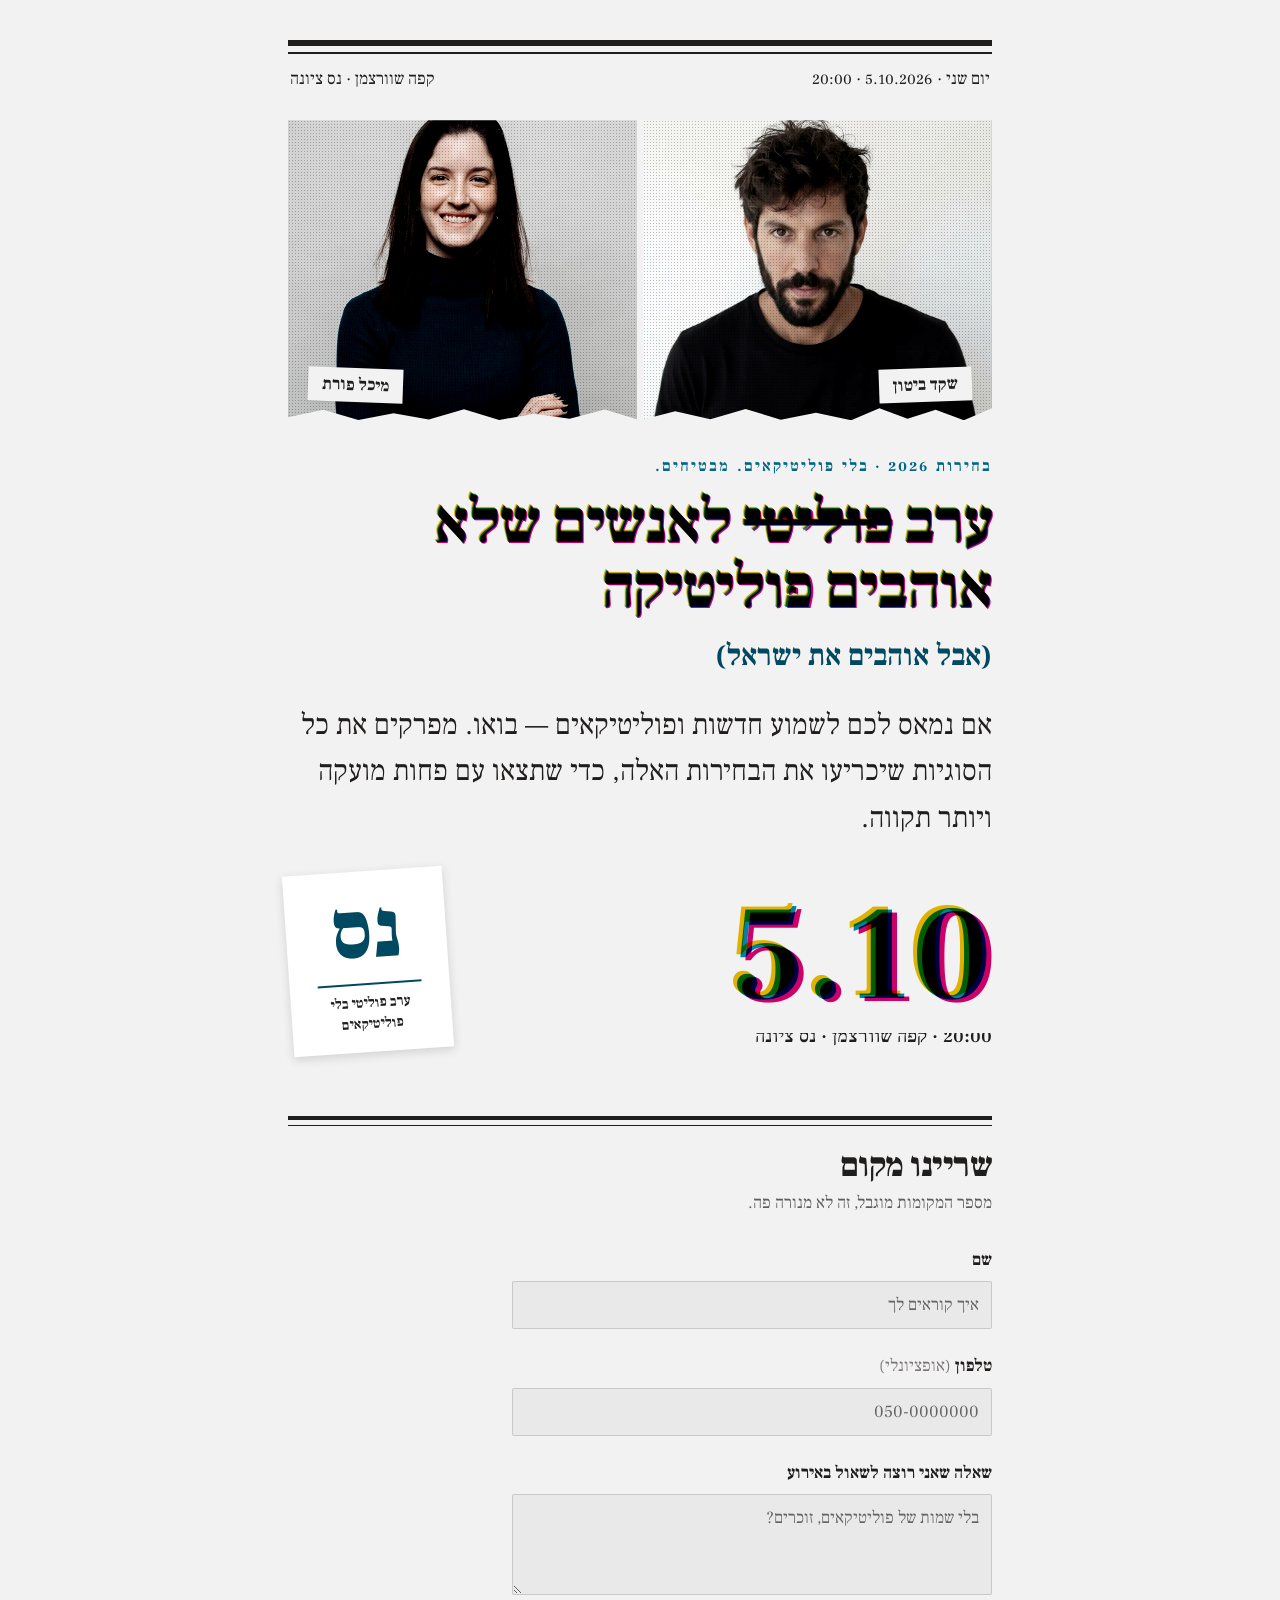
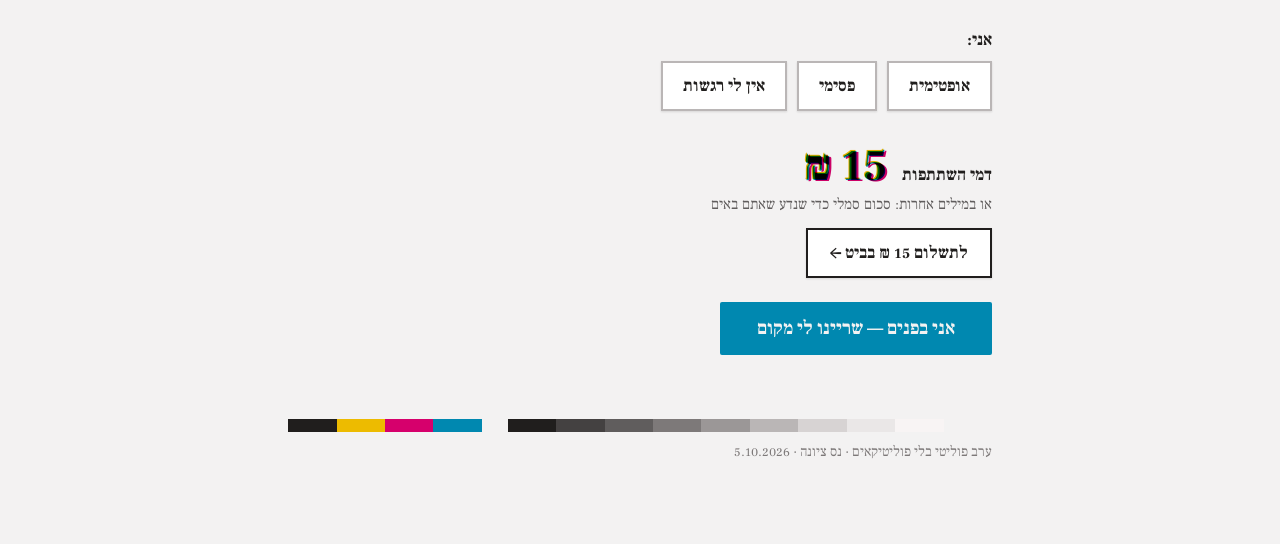
==== site/index.html @ 4a450deb "Implement the political-evening landing page as a static site Builds project/ערב פוליטי - דף נחיתה.d" ====
<!DOCTYPE html>
<html lang="he" dir="rtl">
<head>
<meta charset="utf-8">
<meta name="viewport" content="width=device-width, initial-scale=1">
<title>ערב פוליטי לאנשים שלא אוהבים פוליטיקה · 5.10.2026 · נס ציונה</title>
<meta name="description" content="שקד ביטון ומיכל פורת מפרקים את הסוגיות שיכריעו את הבחירות — בלי פוליטיקאים. 5.10.2026, 20:00, קפה שוורצמן נס ציונה. הרשמה מראש.">
<meta property="og:type" content="website">
<meta property="og:locale" content="he_IL">
<meta property="og:title" content="ערב פוליטי לאנשים שלא אוהבים פוליטיקה">
<meta property="og:description" content="5.10.2026 · 20:00 · קפה שוורצמן, נס ציונה. חוק מספר 1: לא מדברים על פוליטיקאים.">

<link rel="preconnect" href="https://fonts.googleapis.com">
<link rel="preconnect" href="https://fonts.gstatic.com" crossorigin>
<link rel="stylesheet" href="https://fonts.googleapis.com/css2?family=Frank+Ruhl+Libre:wght@400;500;700;900&display=swap">
<link rel="stylesheet" href="broadsheet.css">
<link rel="stylesheet" href="page.css">
</head>
<body>

<main class="sheet">

  <!-- ══ dateline rail ══ -->
  <div class="rail-thick"></div>
  <div class="rail-thin"></div>
  <div class="dateline">
    <span>יום שני · 5.10.2026 · 20:00</span>
    <span>קפה שוורצמן · נס ציונה</span>
  </div>

  <!-- ══ portraits ══ -->
  <div class="portraits">
    <div class="portraits-grid">
      <div class="halftone portrait">
        <img src="assets/shaked.png" alt="שקד ביטון" style="object-position: 50% 20%;" width="994" height="948">
      </div>
      <div class="halftone portrait">
        <img src="assets/michal.png" alt="מיכל פורת" style="object-position: 50% 16%;" width="634" height="818">
      </div>
    </div>
    <div class="name-label name-label-start">שקד ביטון</div>
    <div class="name-label name-label-end">מיכל פורת</div>
  </div>

  <!-- ══ masthead ══ -->
  <div class="kicker">בחירות 2026 · בלי פוליטיקאים. מבטיחים.</div>

  <h1 class="cmyk-head headline">
    <span class="paper">ערב <span class="struck">פוליטי</span> לאנשים שלא אוהבים פוליטיקה</span>
    <span class="plate plate-c" aria-hidden="true">ערב <span class="struck">פוליטי</span> לאנשים שלא אוהבים פוליטיקה</span>
    <span class="plate plate-m" aria-hidden="true">ערב <span class="struck">פוליטי</span> לאנשים שלא אוהבים פוליטיקה</span>
    <span class="plate plate-y" aria-hidden="true">ערב <span class="struck">פוליטי</span> לאנשים שלא אוהבים פוליטיקה</span>
  </h1>

  <p class="subhead">(אבל אוהבים את ישראל)</p>

  <p class="lede">אם נמאס לכם לשמוע חדשות ופוליטיקאים — בואו. מפרקים את כל הסוגיות שיכריעו את הבחירות האלה, כדי שתצאו עם פחות מועקה ויותר תקווה.</p>

  <!-- ══ date + vote note ══ -->
  <div class="when">
    <div class="when-date">
      <div class="cmyk-num date-num">
        <span class="paper">5.10</span>
        <span class="plate plate-c" aria-hidden="true">5.10</span>
        <span class="plate plate-m" aria-hidden="true">5.10</span>
        <span class="plate plate-y" aria-hidden="true">5.10</span>
      </div>
      <div class="when-meta">20:00 · קפה שוורצמן · נס ציונה</div>
    </div>

    <div class="vote-note">
      <div class="vote-note-mark">נס</div>
      <div class="vote-note-rule"></div>
      <div class="vote-note-caption">ערב פוליטי בלי פוליטיקאים</div>
    </div>
  </div>

  <!-- ══ registration ══ -->
  <section class="signup" id="signup">
    <div class="rail-thick rail-thick-sm"></div>
    <div class="rail-thin rail-thin-sm"></div>
    <h2 class="signup-title">שריינו מקום</h2>
    <p class="signup-note">מספר המקומות מוגבל, זה לא מנורה פה.</p>

    <!-- Netlify Forms: the build bot parses this markup at deploy time and
         registers the "registration" form. form.js submits it over fetch so the
         page can show the confirmation card in place; with JS off the browser
         posts natively and Netlify redirects to success.html. -->
    <form
      name="registration"
      method="POST"
      action="/success.html"
      data-netlify="true"
      data-netlify-honeypot="bot-field"
      class="form"
      id="registration-form">

      <input type="hidden" name="form-name" value="registration">
      <p class="hp"><label>אל תמלאו את השדה הזה: <input name="bot-field"></label></p>

      <div class="field">
        <label for="f-name">שם</label>
        <input class="input" id="f-name" name="name" type="text" placeholder="איך קוראים לך" autocomplete="name" required>
      </div>

      <div class="field">
        <label for="f-phone">טלפון <span class="optional">(אופציונלי)</span></label>
        <input class="input" id="f-phone" name="phone" type="tel" placeholder="050-0000000" dir="ltr" autocomplete="tel" inputmode="tel">
      </div>

      <div class="field">
        <label for="f-question">שאלה שאני רוצה לשאול באירוע</label>
        <textarea class="input" id="f-question" name="question" rows="3" placeholder="בלי שמות של פוליטיקאים, זוכרים?"></textarea>
      </div>

      <fieldset class="field mood-field">
        <legend>אני:</legend>
        <div class="mood-group">
          <label class="mood-opt"><input type="radio" name="mood" value="אופטימית"><span>אופטימית</span></label>
          <label class="mood-opt"><input type="radio" name="mood" value="פסימי"><span>פסימי</span></label>
          <label class="mood-opt"><input type="radio" name="mood" value="אין לי רגשות"><span>אין לי רגשות</span></label>
        </div>
      </fieldset>

      <!-- ══ payment ══ -->
      <div class="pay">
        <div class="pay-row">
          <div class="pay-label">דמי השתתפות</div>
          <div class="cmyk-num pay-amount">
            <span class="paper">15 ₪</span>
            <span class="plate plate-c" aria-hidden="true">15 ₪</span>
            <span class="plate plate-m" aria-hidden="true">15 ₪</span>
            <span class="plate plate-y" aria-hidden="true">15 ₪</span>
          </div>
        </div>
        <div class="pay-note">או במילים אחרות: סכום סמלי כדי שנדע שאתם באים</div>
        <!-- TODO: replace with the real Bit link (also in success.html). -->
        <a class="bit-link" href="https://www.bitpay.co.il/app/me" target="_blank" rel="noopener">לתשלום 15 ₪ בביט ←</a>
      </div>

      <p class="form-error" id="form-error" role="alert" hidden></p>

      <button class="btn btn-primary submit" type="submit">אני בפנים — שריינו לי מקום</button>
    </form>

    <!-- shown in place of the form after a successful fetch submit -->
    <div class="confirm" id="confirm" hidden>
      <div class="confirm-mark">נרשמת!</div>
      <div class="confirm-rule"></div>
      <p class="confirm-line"><span id="confirm-name">מעולה</span>, נתראה ב־5.10 ב־20:00 בקפה שוורצמן.</p>
      <p class="confirm-sub">אל תשכחו: לא מדברים על פוליטיקאים.</p>
      <!-- TODO: replace with the real Bit link (also in the form above). -->
      <a class="bit-link confirm-bit" href="https://www.bitpay.co.il/app/me" target="_blank" rel="noopener">לתשלום 15 ₪ בביט ←</a>
    </div>
  </section>

  <!-- ══ press wedge ══ -->
  <div class="wedge">
    <div style="background: var(--color-bg);"></div>
    <div style="background: var(--color-neutral-100);"></div>
    <div style="background: var(--color-neutral-200);"></div>
    <div style="background: var(--color-neutral-300);"></div>
    <div style="background: var(--color-neutral-400);"></div>
    <div style="background: var(--color-neutral-500);"></div>
    <div style="background: var(--color-neutral-600);"></div>
    <div style="background: var(--color-neutral-700);"></div>
    <div style="background: var(--color-neutral-800);"></div>
    <div style="background: var(--color-text);"></div>
    <div class="wedge-gap"></div>
    <div style="background: var(--color-accent);"></div>
    <div style="background: var(--color-accent-2);"></div>
    <div style="background: var(--color-process-yellow);"></div>
    <div style="background: var(--color-text);"></div>
  </div>
  <div class="colophon">ערב פוליטי בלי פוליטיקאים · נס ציונה · 5.10.2026</div>

</main>

<script src="press-lean.js" defer></script>
<script src="form.js" defer></script>
</body>
</html>
---- site/broadsheet.css ----
/* Broadsheet — design-system tokens and component classes. This file is the source of truth for the system's look; retune it here and see readme.md. */
@import url('https://fonts.googleapis.com/css2?family=Source+Serif+4:ital,wght@0,400;0,600;1,400&display=swap');

:root {
  --color-bg: #f3f2f2;
  --color-surface: #eae9e9;
  --color-text: #201e1d;
  --color-accent: #0088b0;
  --color-accent-2: #d6006c;
  --color-divider: color-mix(in srgb, #201e1d 16%, transparent);

  /* Tonal ramps — generated in OKLCH on one shared lightness scale, so the
     same step of any role matches the others in visual value. */
  --color-neutral-100: #f8f4f4;
  --color-neutral-200: #eae7e7;
  --color-neutral-300: #d7d3d3;
  --color-neutral-400: #bab6b6;
  --color-neutral-500: #9b9797;
  --color-neutral-600: #7d7979;
  --color-neutral-700: #605d5d;
  --color-neutral-800: #444141;
  --color-neutral-900: #2d2b2b;

  --color-accent-100: #e9f8ff;
  --color-accent-200: #cbeeff;
  --color-accent-300: #99e0ff;
  --color-accent-400: #62c5ee;
  --color-accent-500: #38a6cf;
  --color-accent-600: #1186ac;
  --color-accent-700: #006786;
  --color-accent-800: #004961;
  --color-accent-900: #0a303e;

  --color-accent-2-100: #fff1f4;
  --color-accent-2-200: #ffdee6;
  --color-accent-2-300: #ffc0d0;
  --color-accent-2-400: #ff90b1;
  --color-accent-2-500: #ff458e;
  --color-accent-2-600: #d82071;
  --color-accent-2-700: #aa0b56;
  --color-accent-2-800: #790e3d;
  --color-accent-2-900: #4b1528;

  /* The third process ink — review round 3: the deck's print treatments
     (the CMYK separation and the misregistered plate numerals below) need
     the full four-color set. Cyan and magenta are the system's own accents;
     this yellow completes them, muted to the same press-ink register. A
     print treatment color, not an interface accent — body copy and chrome
     never take it. */
  --color-process-yellow: #edbb00;

  --font-heading: "Source Serif 4", system-ui, sans-serif;
  --font-heading-weight: 600;
  --font-body: "Source Serif 4", system-ui, sans-serif;

  --space-1: 5.0px;
  --space-2: 10.0px;
  --space-3: 15.0px;
  --space-4: 20.0px;
  --space-6: 30.0px;
  --space-8: 40.0px;

  --radius-sm: 1px;
  --radius-md: 2px;
  --radius-lg: 4px;

  /* Elevation — derived from the ground: soft ink-tinted shadows on a
     light theme, a hairline edge + ambient darkness on a dark one. */
  --shadow-sm: 0 1px 2px color-mix(in srgb, #2d2b2b 14%, transparent);
  --shadow-md: 0 3px 10px color-mix(in srgb, #2d2b2b 16%, transparent);
  --shadow-lg: 0 12px 32px color-mix(in srgb, #2d2b2b 22%, transparent);
}

body {
  background: var(--color-bg);
  color: var(--color-text);
  font-family: var(--font-body);
}
h1, h2, h3, h4 { font-family: var(--font-heading); font-weight: var(--font-heading-weight); }

.halftone{position:relative;filter:grayscale(0.35) contrast(1.15);overflow:hidden}
.halftone::after{content:"";position:absolute;inset:0;pointer-events:none;
  background-image:radial-gradient(circle,rgba(0,0,0,0.22) 30%,transparent 32%);
  background-size:3px 3px;mix-blend-mode:multiply}

/* The four-color separation treatment (review round 3) — a photograph
   printed as its misregistered process plates, after the Catalogue Three
   grammar. Markup: a figure.cmyk holding five copies of the image — the
   first is the layout sizer (hidden), then one per plate, each tagged
   .sep-c/.sep-m/.sep-y/.sep-k. The plates are extracted live by the SVG
   feColorMatrix filters in print-plates.js, the system's own defs —
   inlined in the compiled bundle every template page loads, and a
   page that links styles.css directly adds
   <script src="print-plates.js"></script> itself (the defs must be in
   the document: a data-URI filter reference would not survive Chromium,
   and external-file references are unreliable across engines) — nudged
   a few pixels out of register, and multiplied
   onto the paper ground; the halftone dot screens the recombined print.
   The plate offsets live with the deck's projection-scale CSS, since
   misregistration is sized to the output. */
.cmyk{position:relative;overflow:hidden;background:var(--color-bg)}
.cmyk img:first-child{opacity:0} /* layout sizer AND the alt-bearing image — opacity
  keeps it in the accessibility tree (visibility:hidden would drop the figure's only
  description); fully transparent, it adds nothing to the multiply backdrop */
.cmyk img+img{position:absolute;inset:0;width:100%;height:100%;object-fit:cover;mix-blend-mode:multiply}
.cmyk .sep-c{filter:url(#sep-c)}
.cmyk .sep-m{filter:url(#sep-m)}
.cmyk .sep-y{filter:url(#sep-y)}
.cmyk .sep-k{filter:url(#sep-k)}
.cmyk::after{content:"";position:absolute;inset:0;pointer-events:none;
  background-image:radial-gradient(circle,rgba(0,0,0,0.22) 30%,transparent 32%);
  background-size:3px 3px;mix-blend-mode:multiply}

/* The one-image separation (review round 9, promoted from the deck in the
   landing divergence) — the same four plates as ONE compound filter,
   #sep-all in print-plates.js, for a single swappable image: a .print
   wrapper inside the figure holds one <image-slot>, and the filter
   extracts, offsets and multiplies the plates live from whatever the slot
   shows. Markup: figure.cmyk > .print > image-slot (the page sizes the
   .print — aspect-ratio, or absolute fill for bleeds). Hover resolves
   the print into the photograph — the pressman checking registration on
   the light table — so the source shows crisp and any swap chrome stays
   legible; only the reduced-motion fallback below still lifts as a
   single cut (a url() filter cannot CSS-transition; the press driver
   animates the defs instead). */
.cmyk .print{position:relative;width:100%;filter:url(#sep-all)}
/* no hover end-state swap: the press driver (print-plates.js) eases the
   plates into register while purifying their inks to the pure-process
   separation on the same curve, so the converged four-plate merge IS
   the photograph (their multiply equals SourceGraphic by construction)
   — no cut anywhere on the animated path */
@media (prefers-reduced-motion: reduce), (hover: none), (pointer: coarse) {
  .cmyk .print:hover{filter:none} /* without the driver (it stands down on
    exactly these conditions), hover stays the old single cut to the
    crisp source */
}
.cmyk .print image-slot{width:100%;height:100%;display:block}

/* The plate numeral (review rounds 3-4) — display figures set as
   misregistered process plates, the catalog's cover grammar. Review
   round 4 (Barron): THREE plates — C, M, Y only, no black plate — so the
   dark core comes entirely from the C×M×Y multiply overlap (the inks
   product to exact black), with the fringes the registration drift; and
   the spread pulled in by half (less jumbled: one figure with plate
   fringes rather than figures sliding apart). Markup: a .cmyk-num holding
   a .paper span (the white of the sheet: the glyph's union, built from
   offset text-shadow copies) and three .plate spans. The construction
   carries its own ground (--cmyk-num-ground, defaulting to paper) painted
   on its padding box, so the multiply plates always have their backdrop
   even inside an isolated stacking context (entrance animations); the
   padding bleeds wider than any plate offset and the negative margin
   hands the layout box back. Offsets are em-scaled to the glyph. The
   .paper span carries the text once for assistive tech; the .plate spans
   are aria-hidden repeats. */
.cmyk-num{--cmyk-num-ground:var(--color-bg);
  position:relative;width:fit-content;line-height:0.9;
  font-feature-settings:"pnum" 1;
  background:var(--cmyk-num-ground);padding:0.12em;margin:-0.12em}
.cmyk-num .paper{color:var(--color-bg); /* the white of the sheet — always paper,
  whatever the ground: the plates read as printed on paper even when the
  surrounding page is ink */
  text-shadow:0.036em 0.025em 0 var(--color-bg),-0.031em -0.023em 0 var(--color-bg)}
.cmyk-num .plate{position:absolute;inset:0.12em;mix-blend-mode:multiply;
  text-box:trim-both cap alphabetic /* the host trims to its cap box; each
  absolute plate must trim its own line the same way, or its glyphs sit a
  half-leading below the paper union */}
.cmyk-num .plate-c{color:var(--color-accent)}

/* The plate headline (divergence round 3, Barron: "use both" — the
   photograph's plates AND the cover grammar's text plates, on the same
   page). The same three-plate construction as .cmyk-num — paper span
   carrying the real text, C/M/Y plate repeats, dark core from the
   multiply overlap — at HALF the numeral's round-4 offsets: the serif's
   display hairlines are thinner than the numeral strokes the spread was
   measured on, and the full offsets swallow them whole (probed at the
   hero's 80px — the fringes read as an anaglyph poster, not a breath
   out of register) — recut for display
   headlines that sit in running text blocks on the page's own paper:
   no ground painting and no padding bleed (the numeral's ground exists
   for isolated stacking contexts; a headline on the page multiplies
   straight onto the sheet), no width:fit-content and no line-height
   override (the host display class owns its metrics — apply this to
   each .line, which is position:relative for its plates), and the
   plates are inert to the hand (pointer-events/user-select none, so a
   triple-click selects the headline once, not four times). Plates take
   the same pointer lean as .cmyk-num. */
.cmyk-head{position:relative}
.cmyk-head .paper{color:var(--color-bg);
  text-shadow:0.027em 0.0185em 0 var(--color-bg),-0.0245em -0.0175em 0 var(--color-bg)
  /* the union's copies sit at the construction's halved plate offsets
     PLUS the full lean (0.018+0.009 / 0.0125+0.006, and mirrored), so
     the union still backs the plates at viewport-edge lean — invisible
     on the page's own paper, load-bearing on any other ground */}
.cmyk-head .plate{position:absolute;inset:0;mix-blend-mode:multiply;
  pointer-events:none;user-select:none;
  text-box:trim-both cap alphabetic /* match the host's trim, or the
  plates sit a half-leading below the paper union */}
.cmyk-head .plate-c{color:var(--color-accent)}
.cmyk-head .plate-m{color:var(--color-accent-2);
  translate:calc(0.018em + 0.009em*var(--press-nx, 0)) calc(0.0125em + 0.006em*var(--press-ny, 0))}
.cmyk-head .plate-y{color:var(--color-process-yellow);
  translate:calc(-0.0155em + 0.009em*var(--press-nx, 0)) calc(-0.0115em + 0.006em*var(--press-ny, 0))}
.cmyk-num .plate-m{color:var(--color-accent-2);
  translate:calc(0.036em + 0.018em*var(--press-nx, 0)) calc(0.025em + 0.0125em*var(--press-ny, 0))}
.cmyk-num .plate-y{color:var(--color-process-yellow);
  translate:calc(-0.031em + 0.018em*var(--press-nx, 0)) calc(-0.023em + 0.0125em*var(--press-ny, 0))}
/* --press-nx/--press-ny: the pointer lean as a bare -1..1 factor,
   published on :root by the press driver (print-plates.js) and zero
   whenever the driver stands down. Each construction scales the lean to
   its own spread (half of it, here as everywhere) so the moving plates
   drift a breath toward the cursor and the C plate holds. */

/* ══════════════════════════════════════════════════════════════════════════
   Components — built with the tokens above. Plain CSS
   on plain HTML: no JavaScript, no build step. Each class is documented in
   readme.md and demonstrated in foundations/ and components/.
   ══════════════════════════════════════════════════════════════════════ */

*, *::before, *::after { box-sizing: border-box; }
body { margin: 0; font-size: 15px; line-height: 1.55; font-weight: 400; }
h1, h2, h3, h4, h5, h6 {
  font-family: var(--font-heading); font-weight: var(--font-heading-weight);
  line-height: 1.12; letter-spacing: -0.015em; margin: 0 0 var(--space-2);
}
h1 { font-size: 42px; }
h2 { font-size: 32px; }
h3 { font-size: 25px; }
h4 { font-size: 20px; }
h5 { font-size: 16px; }
h6 { font-size: 13px; }
h6 { letter-spacing: 0.08em; text-transform: uppercase; }
p { margin: 0 0 var(--space-3); }
a { color: var(--color-accent); text-underline-offset: 3px; }
img { display: block; max-width: 100%; }
figure { margin: 0; }
figcaption {
  font-size: 11px; margin-top: var(--space-1);
  color: color-mix(in srgb, var(--color-text) 55%, transparent);
}
.text-muted { color: color-mix(in srgb, var(--color-text) 55%, transparent); }
:focus { outline: none; }
:focus-visible { outline: 2px solid var(--color-accent); outline-offset: 2px; }
::selection { background: color-mix(in srgb, var(--color-accent) 30%, transparent); }

/* — rules — */
.hr {
  height: 1px; border: 0; margin: var(--space-4) 0;
  background: var(--color-divider);
}

/* — buttons — */
.btn {
  display: inline-flex; align-items: center; justify-content: center; gap: 6px;
  cursor: pointer; text-decoration: none;
  font-family: var(--font-heading); font-weight: var(--font-heading-weight);
  font-size: 14px; line-height: 1.2; color: var(--color-text); /* matches the .input's 14px —
     the pair sits side by side in sign-up rows */
  background: transparent; border: 1px solid transparent;
  padding: var(--space-2) calc(var(--space-3) * 1.2);
  border-radius: var(--radius-md);
}
.btn svg { display: block; }
.btn:disabled { opacity: 0.45; cursor: not-allowed; }
.btn-primary { background: var(--color-accent); color: var(--color-bg); }
.btn-primary:hover { background: var(--color-accent-600); }
.btn-primary:active { background: var(--color-accent-700); }
.btn-secondary { border-color: var(--color-divider); }
.btn-secondary:hover { background: color-mix(in srgb, var(--color-text) 7%, transparent); }
.btn-secondary:active { background: color-mix(in srgb, var(--color-text) 14%, transparent); }
.btn-ghost { color: var(--color-accent); padding-inline: var(--space-1); }
.btn-ghost:hover { background: color-mix(in srgb, var(--color-accent) 10%, transparent); }
.btn-ghost:active { background: color-mix(in srgb, var(--color-accent) 18%, transparent); }
.btn-icon { width: 36px; height: 36px; padding: 0; }
.btn-block { width: 100%; margin-top: var(--space-2); }

/* — forms — */
.field > label {
  display: block; font-size: 12px; margin-bottom: 5px;
  color: color-mix(in srgb, var(--color-text) 70%, transparent);
}
.input {
  width: 100%; min-height: 36px; padding: 6px 10px; font: inherit;
  font-size: 14px; color: var(--color-text); caret-color: var(--color-accent);
  background: var(--color-surface);
  border: 1px solid var(--color-divider); border-radius: var(--radius-md);
}
.input::placeholder { color: color-mix(in srgb, var(--color-text) 65%, transparent); opacity: 1; }
  /* explicit, measured: the browser default gray misses the 4.5:1 small-text bar on
     the surface fill; 65% ink measures 4.8:1 there, still a step quieter than typed
     text (opacity:1 overrides Firefox's default placeholder fade) */
.input:hover { border-color: color-mix(in srgb, var(--color-text) 45%, transparent); }
.input:focus-visible { border-color: var(--color-accent); outline-offset: 0; }
textarea.input { min-height: 90px; resize: vertical; }
.radio { display: inline-flex; align-items: center; gap: 8px; cursor: pointer; font-size: 14px; }
.radio input, .seg-opt input {
  position: absolute; opacity: 0; width: 0; height: 0; pointer-events: none;
}
.radio .dot {
  width: 16px; height: 16px; flex: none; border-radius: 50%;
  border: 1.5px solid var(--color-divider);
}
.radio:hover .dot { border-color: var(--color-accent); }
.radio input:checked + .dot {
  border-color: var(--color-accent); background: var(--color-accent);
  box-shadow: inset 0 0 0 4px var(--color-bg);
}
.radio input:focus-visible + .dot { outline: 2px solid var(--color-accent); outline-offset: 2px; }
.seg {
  display: inline-flex; overflow: hidden;
  border: 1px solid var(--color-divider); border-radius: var(--radius-md);
}
.seg-opt {
  display: inline-flex; align-items: center; gap: 6px;
  padding: 7px 12px; font-size: 13px; cursor: pointer;
}
.seg-opt + .seg-opt { border-left: 1px solid var(--color-divider); }
.seg-opt:has(input:checked) { background: var(--color-accent); color: var(--color-bg); }
.seg-opt:not(:has(input:checked)):hover { background: color-mix(in srgb, var(--color-text) 7%, transparent); }
.seg-opt:has(input:focus-visible) { outline: 2px solid var(--color-accent); outline-offset: -2px; }

/* — cards — */
.card {
  display: flex; flex-direction: column; gap: var(--space-2);
  padding: var(--space-3); border-radius: var(--radius-md); background: var(--color-surface);
}
.card-kicker { font-size: 10px; letter-spacing: 0.1em; text-transform: uppercase; color: var(--color-accent); }
.card-title {
  font-family: var(--font-heading); font-weight: var(--font-heading-weight);
  font-size: 17px; line-height: 1.2;
}
.card-body { margin: 0; font-size: 13px; opacity: 0.8; flex: 1; }
.card-meta {
  display: flex; align-items: center; gap: 6px; font-size: 11px;
  color: color-mix(in srgb, var(--color-text) 50%, transparent);
}
.elev-sm { box-shadow: var(--shadow-sm); }
.elev-md { box-shadow: var(--shadow-md); }
.elev-lg { box-shadow: var(--shadow-lg); }

/* — tags — */
.tag {
  display: inline-flex; align-items: center; font-size: 11px;
  letter-spacing: 0.02em; padding: 3px 10px;
  border-radius: calc(var(--radius-md) * 0.75);
}
.tag-accent { background: var(--color-accent-100); color: var(--color-accent-800); }
.tag-accent-2 { background: var(--color-accent-2-100); color: var(--color-accent-2-800); }
.tag-neutral { background: var(--color-neutral-100); color: var(--color-neutral-800); }
.tag-outline { border: 1px solid var(--color-accent); color: var(--color-accent); }

/* — navigation — */
.nav {
  display: flex; align-items: center; gap: var(--space-4);
  padding: var(--space-3) var(--space-4);
  border-bottom: none;
}
.nav-brand {
  font-family: var(--font-heading); font-weight: var(--font-heading-weight);
  font-size: 18px; margin-right: auto;
}
.nav a { color: inherit; text-decoration: none; font-size: 14px; }
.nav a:hover, .nav a[aria-current='page'] { color: var(--color-accent); }

/* — tables — */
.table { width: 100%; border-collapse: collapse; font-size: 14px; }
.table th {
  text-align: left; font-size: 11px; letter-spacing: 0.08em; text-transform: uppercase;
  color: color-mix(in srgb, var(--color-text) 60%, transparent);
  padding: var(--space-2); border-bottom: 1px solid var(--color-divider);
}
.table td {
  padding: var(--space-2);
  border-bottom: 1px solid color-mix(in srgb, var(--color-text) 8%, transparent);
}
.table tbody tr:hover { background: color-mix(in srgb, var(--color-text) 4%, transparent); }

/* — dialog — */
.dialog-backdrop {
  position: fixed; inset: 0; display: grid; place-items: center;
  padding: var(--space-4);
  background: color-mix(in srgb, var(--color-neutral-900) 50%, transparent);
}
.dialog {
  width: min(440px, 100%); display: flex; flex-direction: column; gap: var(--space-3);
  padding: var(--space-4); border-radius: var(--radius-lg);
  background: var(--color-surface); box-shadow: var(--shadow-lg);
}
.dialog-title {
  font-family: var(--font-heading); font-weight: var(--font-heading-weight);
  font-size: 20px;
}
.dialog-body { font-size: 14px; opacity: 0.85; }
.dialog-actions { display: flex; justify-content: flex-end; gap: var(--space-2); margin-top: var(--space-2); }
---- site/page.css ----
/* ═══════════════════════════════════════════════════════════════════════════
   ערב פוליטי — דף נחיתה
   Page layer over the Broadsheet design system (broadsheet.css). Every color,
   shadow and ramp step comes from the system's tokens; this file only sets the
   page's own type (Frank Ruhl Libre for Hebrew) and its layout.
   ═══════════════════════════════════════════════════════════════════════════ */

body {
  margin: 0;
  background: var(--color-bg);
  color: var(--color-text);
  font-family: 'Frank Ruhl Libre', var(--font-body);
}
h1, h2 { font-family: 'Frank Ruhl Libre', var(--font-heading); }
input, textarea, button { font-family: 'Frank Ruhl Libre', var(--font-body); }

/* Author rules like `.form { display: flex }` outrank the UA's `[hidden]`, so
   the attribute needs to win outright — form.js toggles the form and the
   confirmation card with it. */
[hidden] { display: none !important; }

/* The paper white of a pasted-on note or card — deliberately pure white
   against the sheet's #f3f2f2 ground, so the tilted elements read as physical
   paper laid on the broadsheet. */
:root { --paper: #ffffff; }

.sheet {
  width: 100%;
  max-width: 760px;
  min-height: 100vh;
  margin: 0 auto;
  padding: 40px 28px 80px;
}

/* ── front-page furniture: the thick-thin head pair ───────────────────────── */
.rail-thick { border-top: 6px solid var(--color-text); }
.rail-thin { border-top: 2px solid var(--color-text); margin-top: 6px; }
.rail-thick-sm { border-top-width: 4px; }
.rail-thin-sm { border-top-width: 1.5px; margin-top: 5px; }

.dateline {
  display: flex;
  justify-content: space-between;
  flex-wrap: wrap;
  gap: 8px;
  padding: 12px 2px 0;
  font-size: 17px;
}

/* ── portraits ────────────────────────────────────────────────────────────── */
.portraits { position: relative; margin-top: 28px; }

.portraits-grid {
  display: grid;
  grid-template-columns: 1fr 1fr;
  gap: 6px;
  /* torn bottom edge — the sheet ripped off the press */
  clip-path: polygon(0 0, 100% 0, 100% 96%, 96% 100%, 92% 96.5%, 88% 99.5%, 84% 96%, 80% 100%, 75% 97.5%, 70% 99.8%, 65% 96.2%, 60% 99.6%, 55% 97%, 50% 100%, 45% 96.4%, 40% 99.5%, 35% 97.8%, 30% 99.9%, 25% 96.3%, 20% 99.7%, 15% 97.6%, 10% 99.9%, 5% 96.5%, 0 99%);
}

.portrait { height: clamp(210px, 40vw, 300px); }
.portrait img { width: 100%; height: 100%; object-fit: cover; display: block; }

.name-label {
  position: absolute;
  bottom: 18px;
  background: var(--color-bg);
  padding: 4px 14px;
  font-size: 17px;
  font-weight: 700;
  white-space: nowrap;
  box-shadow: var(--shadow-sm);
}
.name-label-start { right: 20px; transform: rotate(-2deg); }
.name-label-end { left: 20px; transform: rotate(2deg); }

/* ── masthead ─────────────────────────────────────────────────────────────── */
.kicker {
  margin-top: 34px;
  font-size: 16px;
  letter-spacing: 0.13em;
  font-weight: 700;
  color: var(--color-accent-700);
}

.headline {
  margin: 12px 0 0;
  font-weight: 900;
  font-size: clamp(40px, 8vw, 62px);
  line-height: 1.05;
}
.struck { text-decoration: line-through; text-decoration-thickness: 0.09em; }

/* The system's plate constructions trim their absolute plates to the cap box
   for hosts that trim their own line the same way. These hosts don't trim, so
   the plates must not either — otherwise they'd sit a cap-height above the
   paper union on engines that support text-box, and the misregistration would
   read as a broken overlay instead of a breath out of register. */
.cmyk-head .plate, .cmyk-num .plate { text-box: normal; }

.subhead {
  margin: 12px 0 0;
  font-size: clamp(22px, 4.5vw, 30px);
  font-weight: 700;
  color: var(--color-accent-800);
}

.lede {
  margin: 22px 0 0;
  font-size: clamp(21px, 3.9vw, 29px);
  line-height: 1.6;
  max-width: 46ch;
  text-wrap: pretty;
}

/* ── date + vote note ─────────────────────────────────────────────────────── */
.when {
  display: flex;
  align-items: flex-end;
  justify-content: space-between;
  gap: 24px;
  margin-top: 30px;
  flex-wrap: wrap;
}

.date-num { font-weight: 900; font-size: clamp(96px, 17vw, 134px); }
.when-meta { margin-top: 4px; font-size: 20px; font-weight: 500; }

.vote-note {
  flex-shrink: 0;
  width: 160px;
  padding: 24px 22px 16px;
  text-align: center;
  background: var(--paper);
  box-shadow: var(--shadow-md);
  transform: rotate(-4deg);
}
.vote-note-mark { font-size: 82px; font-weight: 900; line-height: 0.9; color: var(--color-accent-800); }
.vote-note-rule { border-top: 2px solid var(--color-accent-800); margin: 14px 6px 0; }
.vote-note-caption { margin-top: 8px; font-size: 14px; font-weight: 700; color: var(--color-text); }

/* ── registration ─────────────────────────────────────────────────────────── */
.signup { margin-top: 64px; }
.signup-title { margin: 20px 0 0; font-size: 34px; font-weight: 900; }
.signup-note { margin: 6px 0 0; font-size: 17px; color: var(--color-neutral-700); }

.form {
  display: flex;
  flex-direction: column;
  gap: 24px;
  margin-top: 30px;
  max-width: 480px;
}
.hp { display: none; }

.form .field > label,
.mood-field > legend {
  display: block;
  margin-bottom: 8px;
  padding: 0;
  font-size: 17px;
  font-weight: 700;
  color: var(--color-text);
}
.optional { font-weight: 400; color: var(--color-neutral-600); }

.form .input {
  font-size: 17px;
  min-height: 44px;
  padding: 10px 12px;
}
.form textarea.input { min-height: auto; resize: vertical; }
.form input[type="tel"] { text-align: right; }

.mood-field { border: 0; margin: 0; padding: 0; min-width: 0; }
.mood-group { display: flex; gap: 10px; flex-wrap: wrap; }
.mood-opt { display: inline-flex; cursor: pointer; }
.mood-opt input { position: absolute; opacity: 0; width: 0; height: 0; pointer-events: none; }
.mood-opt span {
  padding: 10px 20px;
  font-size: 17px;
  font-weight: 700;
  background: var(--paper);
  color: var(--color-text);
  border: 2px solid var(--color-neutral-400);
  box-shadow: var(--shadow-sm);
}
.mood-opt:hover span { border-color: var(--color-accent-600); }
.mood-opt input:checked + span {
  background: var(--color-accent-800);
  color: var(--paper);
  border-color: var(--color-accent-800);
}
.mood-opt input:focus-visible + span { outline: 2px solid var(--color-accent); outline-offset: 2px; }

/* ── payment ──────────────────────────────────────────────────────────────── */
.pay { margin-top: 12px; }
.pay-row { display: flex; align-items: baseline; gap: 14px; }
.pay-label { font-size: 17px; font-weight: 700; }
.pay-amount { font-size: 44px; font-weight: 900; }
.pay-note { margin-top: 4px; font-size: 15px; color: var(--color-neutral-700); }

.bit-link {
  display: inline-flex;
  align-items: center;
  gap: 8px;
  margin-top: 12px;
  padding: 10px 22px;
  border: 2px solid var(--color-text);
  font-size: 17px;
  font-weight: 700;
  color: var(--color-text);
  text-decoration: none;
  background: var(--paper);
  box-shadow: var(--shadow-sm);
}
.bit-link:hover { border-color: var(--color-accent-600); color: var(--color-accent-700); }

.form-error { margin: 0; font-size: 16px; font-weight: 700; color: var(--color-accent-2-700); }

.submit {
  align-self: flex-start;
  padding: 14px 36px;
  /* .btn sets the system's serif; this page's chrome is the Hebrew serif */
  font-family: 'Frank Ruhl Libre', var(--font-body);
  font-size: 19px;
  font-weight: 700;
  border-radius: var(--radius-md);
}
.submit[aria-busy="true"] { opacity: 0.6; cursor: progress; }

/* ── confirmation ─────────────────────────────────────────────────────────── */
.confirm {
  margin-top: 32px;
  max-width: 420px;
  padding: 36px 32px;
  text-align: center;
  background: var(--paper);
  box-shadow: var(--shadow-md);
  transform: rotate(-1.5deg);
}
.confirm-mark { font-size: 46px; font-weight: 900; line-height: 1.1; color: var(--color-accent-800); }
.confirm-rule { border-top: 2px solid var(--color-accent-800); margin: 18px 24px 0; }
.confirm-line { margin: 14px 0 0; font-size: 18px; font-weight: 700; }
.confirm-sub { margin: 8px 0 0; font-size: 16px; color: var(--color-neutral-700); }
.confirm-bit { margin-top: 20px; }

/* ── press wedge ──────────────────────────────────────────────────────────── */
.wedge { display: flex; margin-top: 64px; height: 13px; }
.wedge > div { flex: 1; }
.wedge > .wedge-gap { flex: 0 0 26px; }
.colophon { margin-top: 10px; font-size: 14px; color: var(--color-neutral-600); }

/* ── small screens ────────────────────────────────────────────────────────── */
@media (max-width: 560px) {
  .sheet { padding: 28px 20px 64px; }
  .dateline { font-size: 15px; }
  .when { align-items: flex-start; }
  .confirm { padding: 32px 24px; }
}
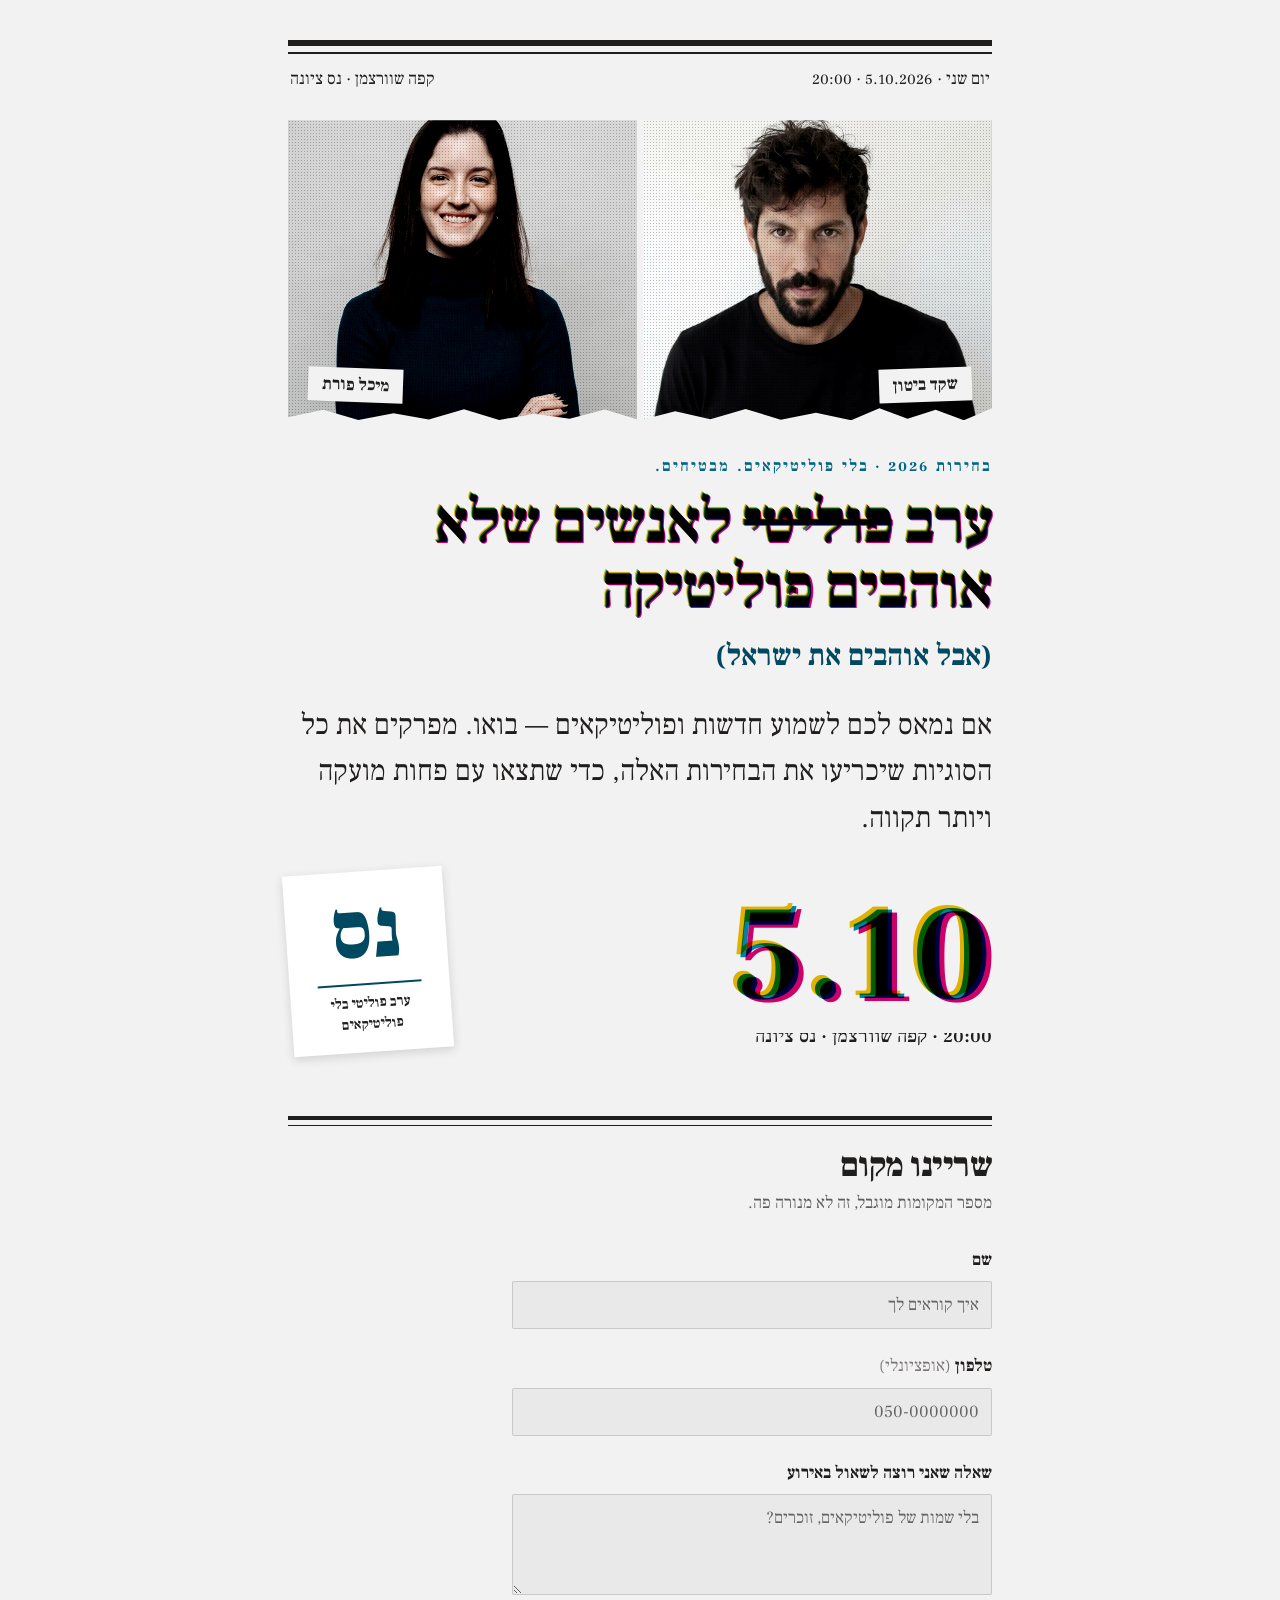
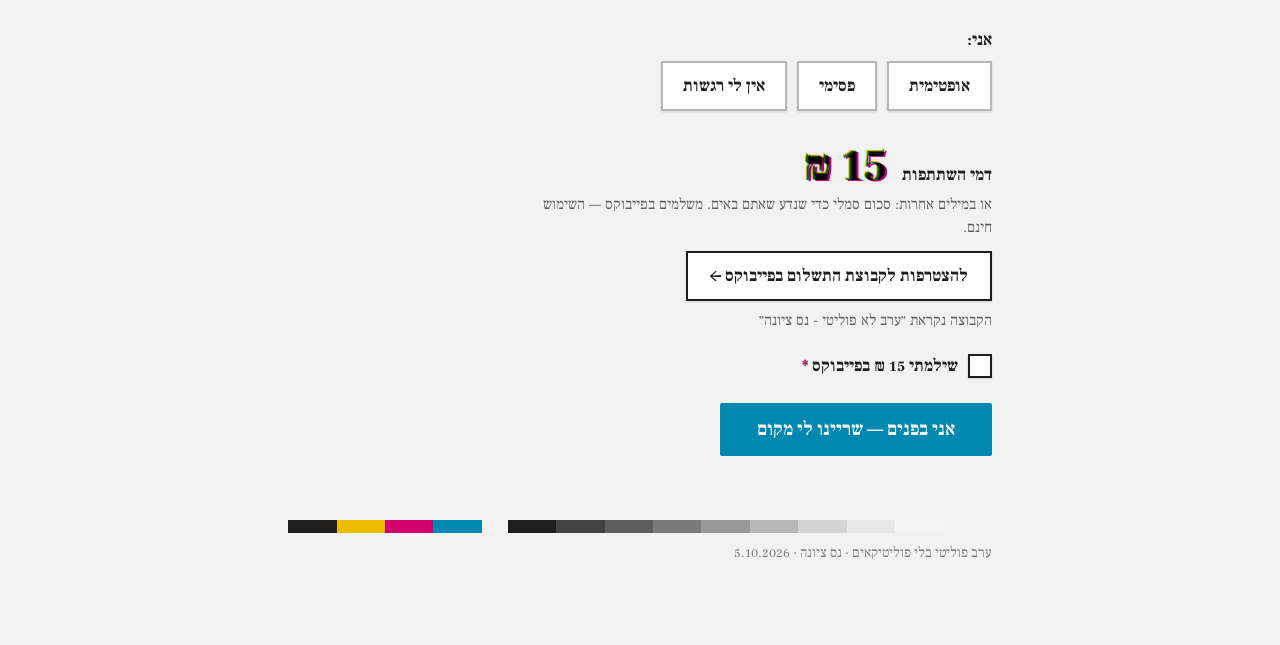
==== commit 0643e36c: "Gate registration on PayBox payment Replaces the design's Bit placeholder with the real PayBox group" ====
--- a/site/index.html
+++ b/site/index.html
@@ -122,8 +122,8 @@
         </div>
       </fieldset>
 
-      <!-- ══ payment ══ -->
-      <div class="pay">
+      <!-- ══ payment — required before the registration goes through ══ -->
+      <div class="pay" id="pay">
         <div class="pay-row">
           <div class="pay-label">דמי השתתפות</div>
           <div class="cmyk-num pay-amount">
@@ -133,9 +133,16 @@
             <span class="plate plate-y" aria-hidden="true">15 ₪</span>
           </div>
         </div>
-        <div class="pay-note">או במילים אחרות: סכום סמלי כדי שנדע שאתם באים</div>
-        <!-- TODO: replace with the real Bit link (also in success.html). -->
-        <a class="bit-link" href="https://www.bitpay.co.il/app/me" target="_blank" rel="noopener">לתשלום 15 ₪ בביט ←</a>
+        <div class="pay-note">או במילים אחרות: סכום סמלי כדי שנדע שאתם באים. משלמים בפייבוקס — השימוש חינם.</div>
+
+        <a class="pay-link" href="https://links.payboxapp.com/JNT7A1yJ45b" target="_blank" rel="noopener">להצטרפות לקבוצת התשלום בפייבוקס ←</a>
+        <div class="pay-group">הקבוצה נקראת ״ערב לא פוליטי - נס ציונה״</div>
+
+        <label class="paid-check">
+          <input type="checkbox" name="paid" value="כן" id="f-paid" required>
+          <span class="paid-box" aria-hidden="true"></span>
+          <span>שילמתי 15 ₪ בפייבוקס <span class="req">*</span></span>
+        </label>
       </div>
 
       <p class="form-error" id="form-error" role="alert" hidden></p>
@@ -149,8 +156,7 @@
       <div class="confirm-rule"></div>
       <p class="confirm-line"><span id="confirm-name">מעולה</span>, נתראה ב־5.10 ב־20:00 בקפה שוורצמן.</p>
       <p class="confirm-sub">אל תשכחו: לא מדברים על פוליטיקאים.</p>
-      <!-- TODO: replace with the real Bit link (also in the form above). -->
-      <a class="bit-link confirm-bit" href="https://www.bitpay.co.il/app/me" target="_blank" rel="noopener">לתשלום 15 ₪ בביט ←</a>
+      <p class="confirm-pay">עוד לא השלמתם את התשלום? <a href="https://links.payboxapp.com/JNT7A1yJ45b" target="_blank" rel="noopener">הנה קישור לקבוצה בפייבוקס</a>.</p>
     </div>
   </section>
 
--- a/site/page.css
+++ b/site/page.css
@@ -200,7 +200,7 @@
 .pay-amount { font-size: 44px; font-weight: 900; }
 .pay-note { margin-top: 4px; font-size: 15px; color: var(--color-neutral-700); }
 
-.bit-link {
+.pay-link {
   display: inline-flex;
   align-items: center;
   gap: 8px;
@@ -214,7 +214,58 @@
   background: var(--paper);
   box-shadow: var(--shadow-sm);
 }
-.bit-link:hover { border-color: var(--color-accent-600); color: var(--color-accent-700); }
+.pay-link:hover { border-color: var(--color-accent-600); color: var(--color-accent-700); }
+
+.pay-group { margin-top: 8px; font-size: 15px; color: var(--color-neutral-700); }
+
+/* The paid gate. A static page can't verify a PayBox transfer, so this is an
+   attestation — it blocks the submit and rides along with the registration as
+   the `paid` field, to reconcile against the PayBox group. */
+.paid-check {
+  display: flex;
+  align-items: center;
+  gap: 10px;
+  margin-top: 20px;
+  font-size: 17px;
+  font-weight: 700;
+  cursor: pointer;
+}
+.paid-check input { position: absolute; opacity: 0; width: 0; height: 0; pointer-events: none; }
+.paid-box {
+  position: relative;
+  flex: none;
+  width: 24px;
+  height: 24px;
+  background: var(--paper);
+  border: 2px solid var(--color-text);
+  box-shadow: var(--shadow-sm);
+}
+.paid-check:hover .paid-box { border-color: var(--color-accent-600); }
+.paid-check input:checked + .paid-box {
+  background: var(--color-accent-800);
+  border-color: var(--color-accent-800);
+}
+.paid-check input:checked + .paid-box::after {
+  content: "";
+  position: absolute;
+  left: 6px;
+  top: 2px;
+  width: 5px;
+  height: 11px;
+  border: solid var(--paper);
+  border-width: 0 3px 3px 0;
+  transform: rotate(45deg);
+}
+.paid-check input:focus-visible + .paid-box { outline: 2px solid var(--color-accent); outline-offset: 2px; }
+.req { color: var(--color-accent-2-700); }
+
+/* the payment block flashes when a submit is blocked on it */
+.pay-flash { animation: pay-flash 1.1s ease-out 2; }
+@keyframes pay-flash {
+  0%, 100% { background: transparent; }
+  30% { background: var(--color-accent-2-100); }
+}
+@media (prefers-reduced-motion: reduce) { .pay-flash { animation: none; } }
 
 .form-error { margin: 0; font-size: 16px; font-weight: 700; color: var(--color-accent-2-700); }
 
@@ -243,7 +294,7 @@
 .confirm-rule { border-top: 2px solid var(--color-accent-800); margin: 18px 24px 0; }
 .confirm-line { margin: 14px 0 0; font-size: 18px; font-weight: 700; }
 .confirm-sub { margin: 8px 0 0; font-size: 16px; color: var(--color-neutral-700); }
-.confirm-bit { margin-top: 20px; }
+.confirm-pay { margin: 20px 0 0; font-size: 15px; color: var(--color-neutral-700); }
 
 /* ── press wedge ──────────────────────────────────────────────────────────── */
 .wedge { display: flex; margin-top: 64px; height: 13px; }
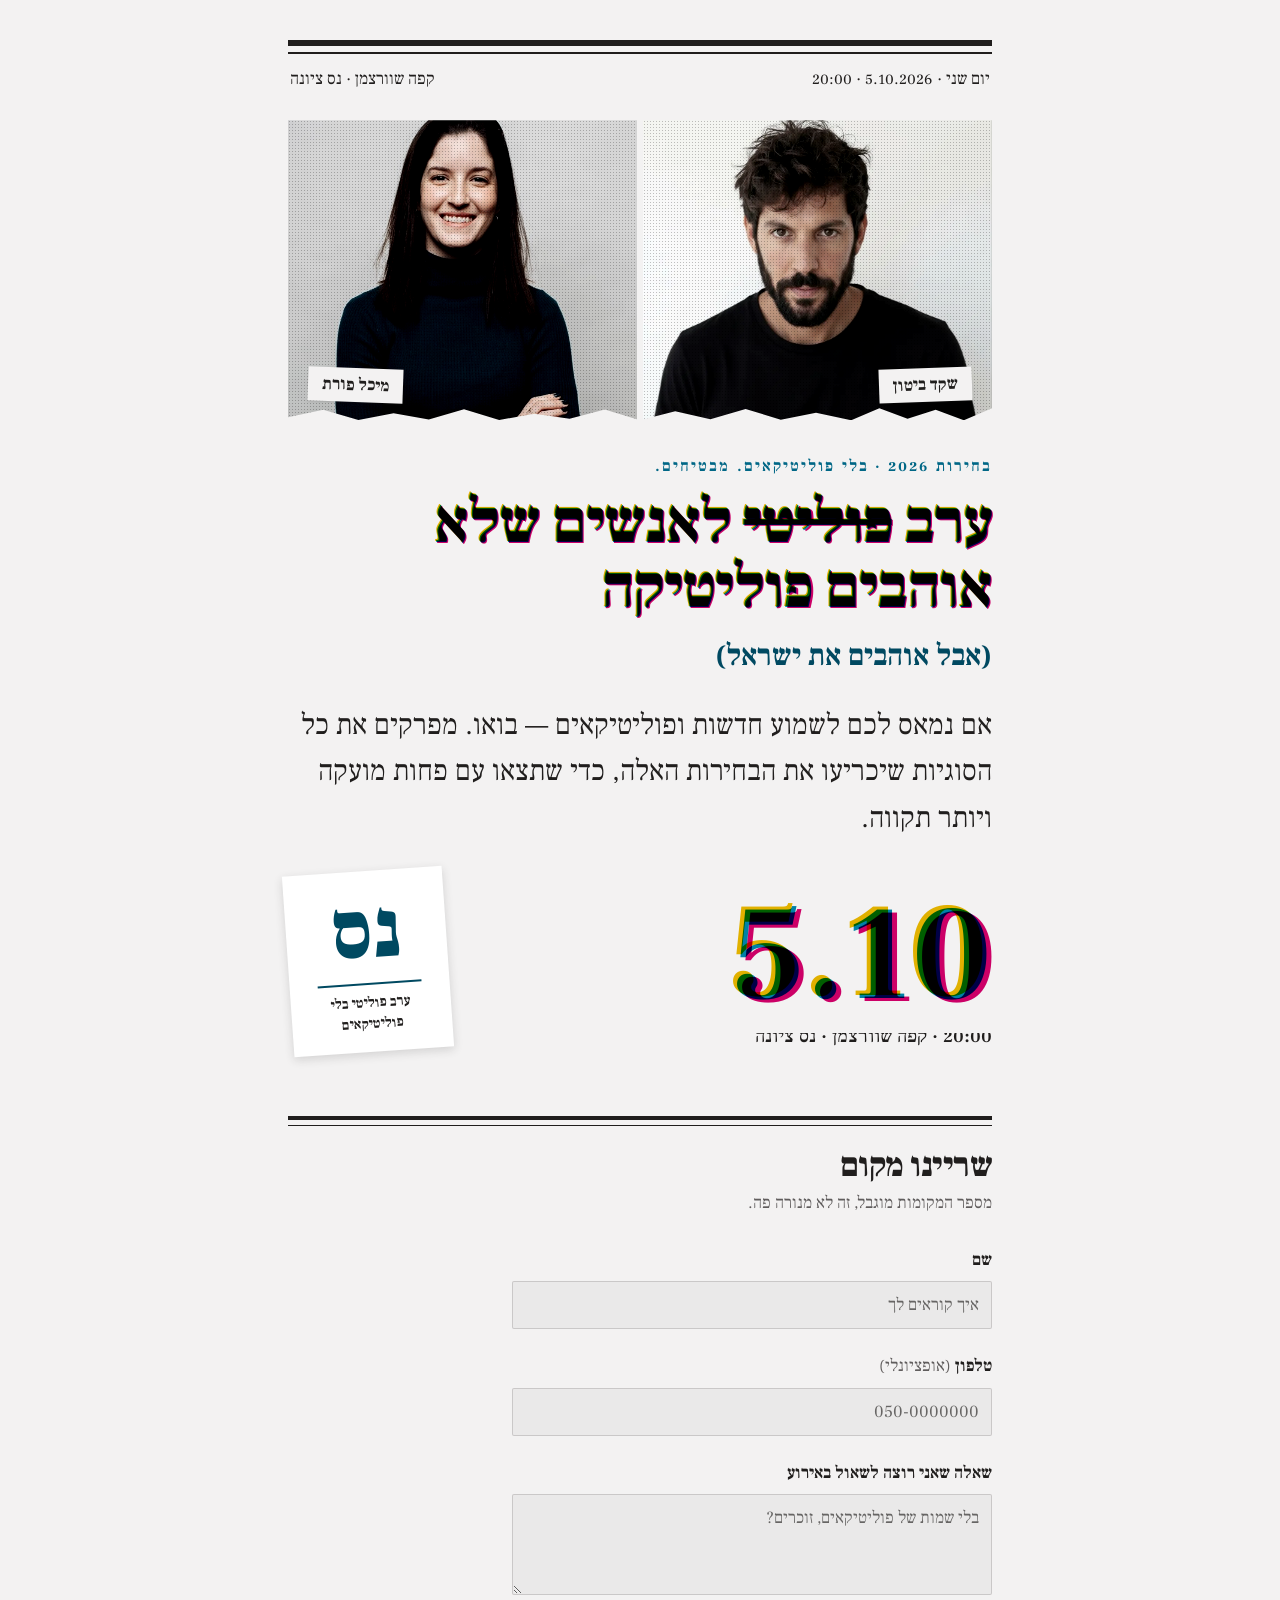
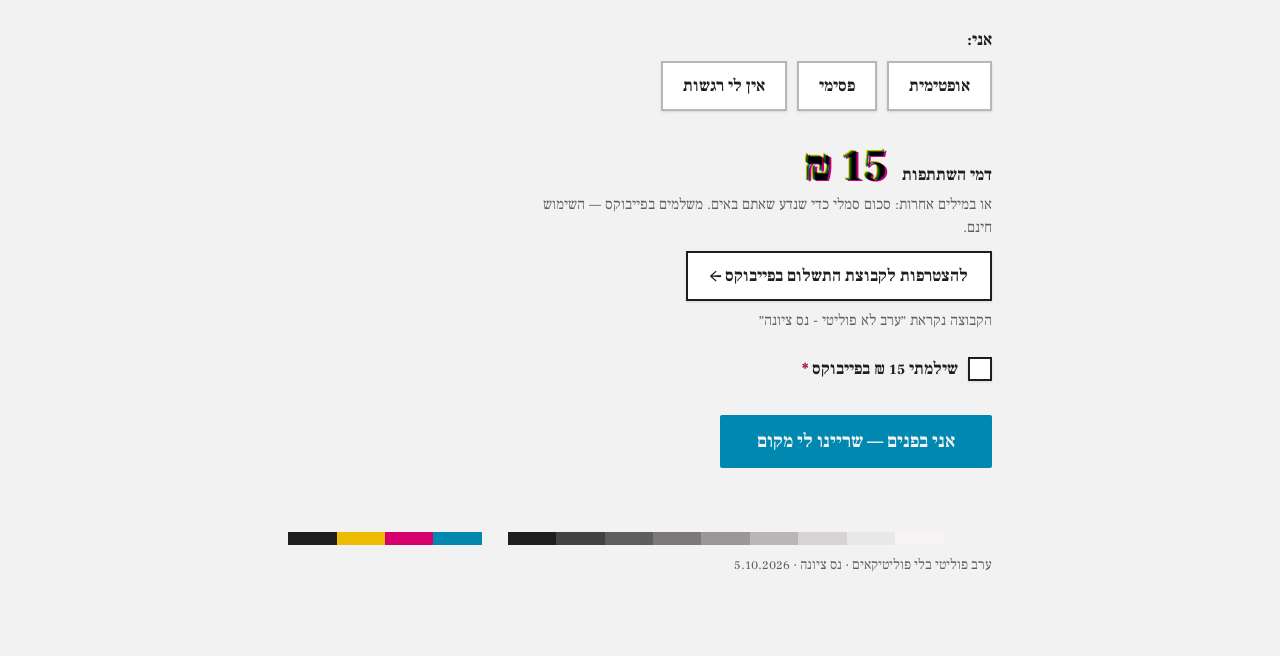
==== commit 6cb749a5: "Add the link-preview card for WhatsApp and Facebook shares Shared links showed text only. assets/og." ====
--- a/site/index.html
+++ b/site/index.html
@@ -7,8 +7,19 @@
 <meta name="description" content="שקד ביטון ומיכל פורת מפרקים את הסוגיות שיכריעו את הבחירות — בלי פוליטיקאים. 5.10.2026, 20:00, קפה שוורצמן נס ציונה. הרשמה מראש.">
 <meta property="og:type" content="website">
 <meta property="og:locale" content="he_IL">
+<meta property="og:site_name" content="ערב פוליטי בנס ציונה">
 <meta property="og:title" content="ערב פוליטי לאנשים שלא אוהבים פוליטיקה">
 <meta property="og:description" content="5.10.2026 · 20:00 · קפה שוורצמן, נס ציונה. חוק מספר 1: לא מדברים על פוליטיקאים.">
+<!-- Absolute URLs required — WhatsApp and Facebook do not resolve relative ones.
+     Update the host here if the site moves to a custom domain. -->
+<meta property="og:url" content="https://erevpoliti.netlify.app/">
+<meta property="og:image" content="https://erevpoliti.netlify.app/assets/og.jpg">
+<meta property="og:image:type" content="image/jpeg">
+<meta property="og:image:width" content="1200">
+<meta property="og:image:height" content="630">
+<meta property="og:image:alt" content="שקד ביטון ומיכל פורת · ערב פוליטי לאנשים שלא אוהבים פוליטיקה · 5.10.2026, קפה שוורצמן נס ציונה">
+<meta name="twitter:card" content="summary_large_image">
+<meta name="twitter:image" content="https://erevpoliti.netlify.app/assets/og.jpg">
 
 <link rel="preconnect" href="https://fonts.googleapis.com">
 <link rel="preconnect" href="https://fonts.gstatic.com" crossorigin>
--- a/site/page.css
+++ b/site/page.css
@@ -162,7 +162,9 @@
   font-weight: 700;
   color: var(--color-text);
 }
-.optional { font-weight: 400; color: var(--color-neutral-600); }
+/* neutral-600 measures 3.85:1 on the page ground — under the 4.5:1 bar for
+   text this size; the next ramp step down clears it. */
+.optional { font-weight: 400; color: var(--color-neutral-700); }
 
 .form .input {
   font-size: 17px;
@@ -225,7 +227,11 @@
   display: flex;
   align-items: center;
   gap: 10px;
-  margin-top: 20px;
+  /* the gate on the whole registration — the tap area is the full row, and
+     never below the 44px touch minimum */
+  min-height: 44px;
+  margin-top: 14px;
+  padding: 6px 0;
   font-size: 17px;
   font-weight: 700;
   cursor: pointer;
@@ -300,7 +306,7 @@
 .wedge { display: flex; margin-top: 64px; height: 13px; }
 .wedge > div { flex: 1; }
 .wedge > .wedge-gap { flex: 0 0 26px; }
-.colophon { margin-top: 10px; font-size: 14px; color: var(--color-neutral-600); }
+.colophon { margin-top: 10px; font-size: 14px; color: var(--color-neutral-700); }
 
 /* ── small screens ────────────────────────────────────────────────────────── */
 @media (max-width: 560px) {
